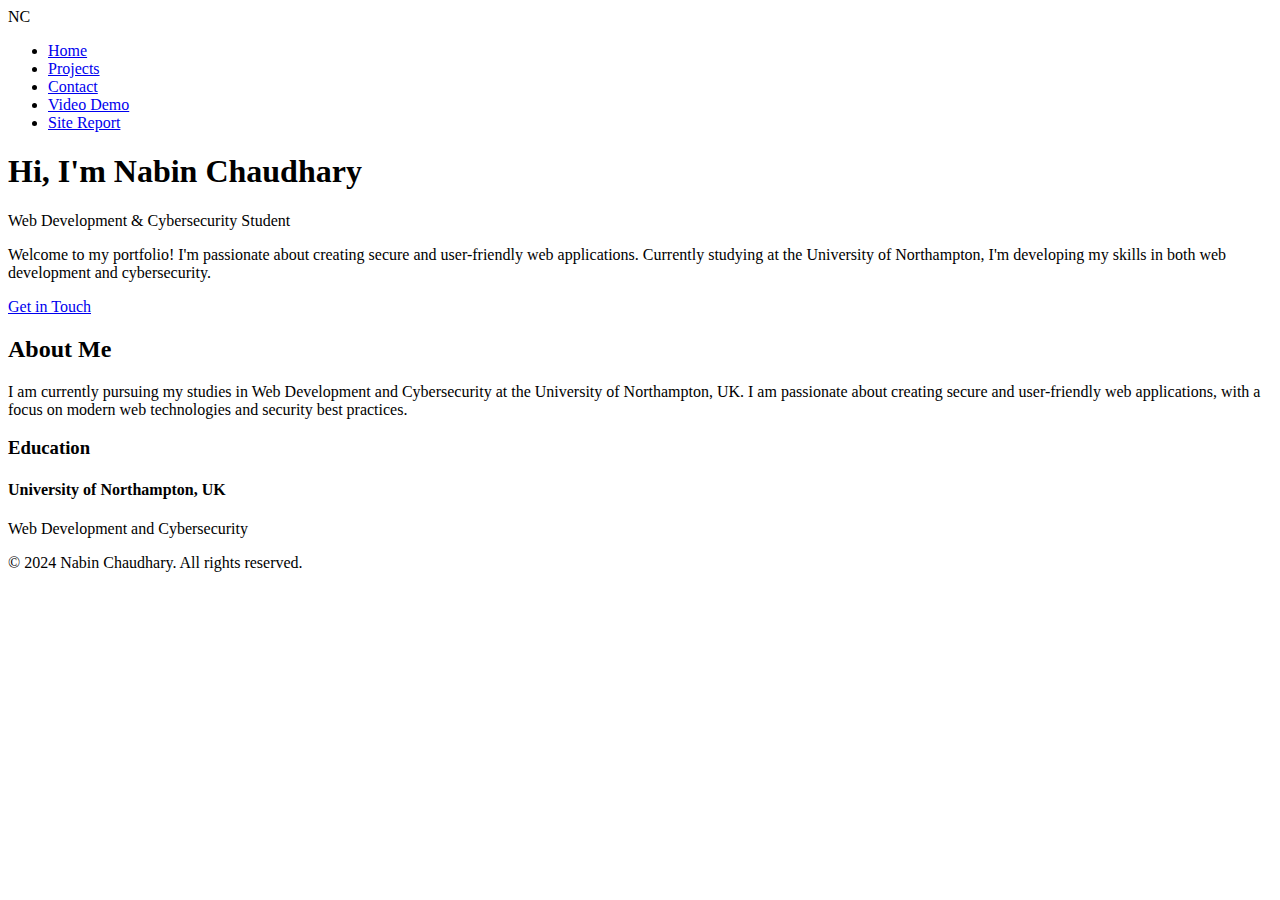
==== index.html @ bb3e073d "Add files via upload" ====
<!DOCTYPE html>
<html lang="en">
<head>
    <meta charset="UTF-8">
    <meta name="viewport" content="width=device-width, initial-scale=1.0">
    <title>Nabin Chaudhary - Portfolio</title>
    <link rel="stylesheet" href="styles.css">
    <link rel="stylesheet" href="https://cdnjs.cloudflare.com/ajax/libs/font-awesome/6.0.0/css/all.min.css">
</head>
<body>
    <nav>
        <div class="nav-content">
            <div class="logo">NC</div>
            <ul class="nav-links">
                <li><a href="index.html" class="active">Home</a></li>
                <li><a href="projects.html">Projects</a></li>
                <li><a href="contact.html">Contact</a></li>
                <li><a href="videoDemo.html">Video Demo</a></li>
                <li><a href="sitereport.html">Site Report</a></li>
            </ul>
        </div>
    </nav>

    <section id="home" class="hero">
        <div class="hero-content">
            <h1>Hi, I'm Nabin Chaudhary</h1>
            <p>Web Development & Cybersecurity Student</p>
            <div class="hero-bio">
                <p>Welcome to my portfolio! I'm passionate about creating secure and user-friendly web applications. Currently studying at the University of Northampton, I'm developing my skills in both web development and cybersecurity.</p>
            </div>
            <a href="contact.html" class="cta-button">Get in Touch</a>
        </div>
    </section>

    <section id="about" class="about">
        <h2>About Me</h2>
        <div class="about-content">
            <div class="about-text">
                <p>I am currently pursuing my studies in Web Development and Cybersecurity at the University of Northampton, UK. I am passionate about creating secure and user-friendly web applications, with a focus on modern web technologies and security best practices.</p>
                <div class="education">
                    <h3>Education</h3>
                    <div class="edu-item">
                        <h4>University of Northampton, UK</h4>
                        <p>Web Development and Cybersecurity</p>
                    </div>
                </div>
            </div>
        </div>
    </section>


    <footer>
        <p>&copy; 2024 Nabin Chaudhary. All rights reserved.</p>
    </footer>
</body>
</html>
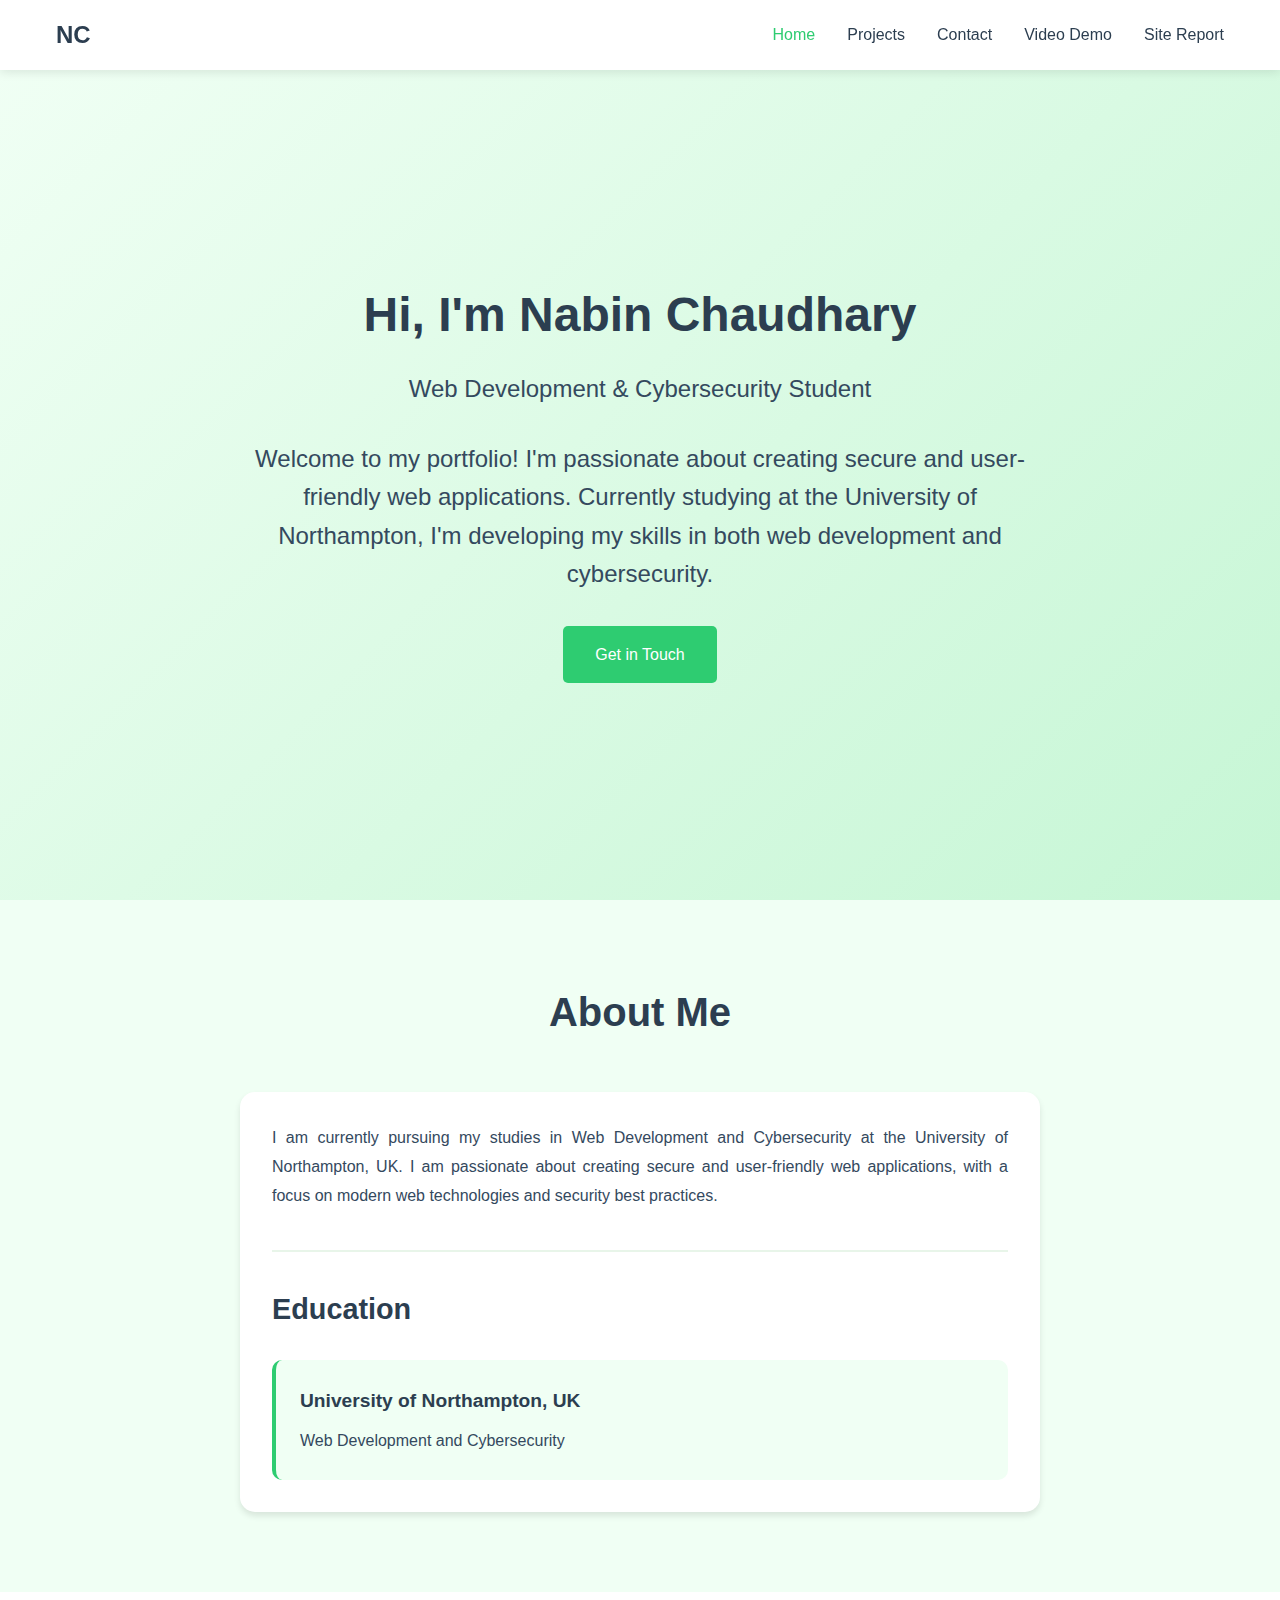
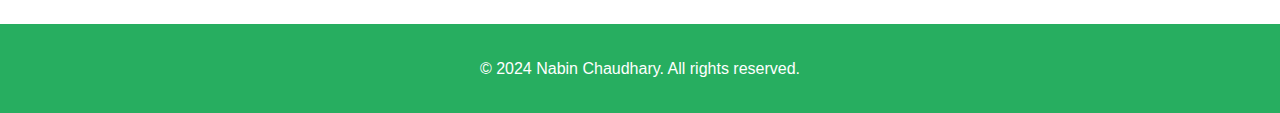
==== commit b91c5416: "added the setup files and updated the html files" ====
--- a/index.html
+++ b/index.html
@@ -1,56 +1,56 @@
-<!DOCTYPE html>
-<html lang="en">
-<head>
-    <meta charset="UTF-8">
-    <meta name="viewport" content="width=device-width, initial-scale=1.0">
-    <title>Nabin Chaudhary - Portfolio</title>
-    <link rel="stylesheet" href="styles.css">
-    <link rel="stylesheet" href="https://cdnjs.cloudflare.com/ajax/libs/font-awesome/6.0.0/css/all.min.css">
-</head>
-<body>
-    <nav>
-        <div class="nav-content">
-            <div class="logo">NC</div>
-            <ul class="nav-links">
-                <li><a href="index.html" class="active">Home</a></li>
-                <li><a href="projects.html">Projects</a></li>
-                <li><a href="contact.html">Contact</a></li>
-                <li><a href="videoDemo.html">Video Demo</a></li>
-                <li><a href="sitereport.html">Site Report</a></li>
-            </ul>
-        </div>
-    </nav>
-
-    <section id="home" class="hero">
-        <div class="hero-content">
-            <h1>Hi, I'm Nabin Chaudhary</h1>
-            <p>Web Development & Cybersecurity Student</p>
-            <div class="hero-bio">
-                <p>Welcome to my portfolio! I'm passionate about creating secure and user-friendly web applications. Currently studying at the University of Northampton, I'm developing my skills in both web development and cybersecurity.</p>
-            </div>
-            <a href="contact.html" class="cta-button">Get in Touch</a>
-        </div>
-    </section>
-
-    <section id="about" class="about">
-        <h2>About Me</h2>
-        <div class="about-content">
-            <div class="about-text">
-                <p>I am currently pursuing my studies in Web Development and Cybersecurity at the University of Northampton, UK. I am passionate about creating secure and user-friendly web applications, with a focus on modern web technologies and security best practices.</p>
-                <div class="education">
-                    <h3>Education</h3>
-                    <div class="edu-item">
-                        <h4>University of Northampton, UK</h4>
-                        <p>Web Development and Cybersecurity</p>
-                    </div>
-                </div>
-            </div>
-        </div>
-    </section>
-
-
-    <footer>
-        <p>&copy; 2024 Nabin Chaudhary. All rights reserved.</p>
-    </footer>
-</body>
-</html> +
+<!DOCTYPE html>
+<html lang="en">
+<head>
+    <meta charset="UTF-8">
+    <meta name="viewport" content="width=device-width, initial-scale=1.0">
+    <title>Nabin Chaudhary - Portfolio</title>
+    <link rel="stylesheet" href="styles.css">
+    <link rel="stylesheet" href="https://cdnjs.cloudflare.com/ajax/libs/font-awesome/6.0.0/css/all.min.css">
+</head>
+<body>
+    <nav>
+        <div class="nav-content">
+            <div class="logo">NC</div>
+            <ul class="nav-links">
+                <li><a href="index.html" class="active">Home</a></li>
+                <li><a href="projects.html">Projects</a></li>
+                <li><a href="contact.html">Contact</a></li>
+                <li><a href="videoDemo.html">Video Demo</a></li>
+                <li><a href="sitereport.html">Site Report</a></li>
+            </ul>
+        </div>
+    </nav>
+
+    <section id="home" class="hero">
+        <div class="hero-content">
+            <h1>Hi, I'm Nabin Chaudhary</h1>
+            <p>Web Development & Cybersecurity Student</p>
+            <div class="hero-bio">
+                <p>Welcome to my portfolio! I'm passionate about creating secure and user-friendly web applications. Currently studying at the University of Northampton, I'm developing my skills in both web development and cybersecurity.</p>
+            </div>
+            <a href="contact.html" class="cta-button">Get in Touch</a>
+        </div>
+    </section>
+
+    <section id="about" class="about">
+        <h2>About Me</h2>
+        <div class="about-content">
+            <div class="about-text">
+                <p>I am currently pursuing my studies in Web Development and Cybersecurity at the University of Northampton, UK. I am passionate about creating secure and user-friendly web applications, with a focus on modern web technologies and security best practices.</p>
+                <div class="education">
+                    <h3>Education</h3>
+                    <div class="edu-item">
+                        <h4>University of Northampton, UK</h4>
+                        <p>Web Development and Cybersecurity</p>
+                    </div>
+                </div>
+            </div>
+        </div>
+    </section>
+
+
+    <footer>
+        <p>&copy; 2024 Nabin Chaudhary. All rights reserved.</p>
+    </footer>
+</body>
--- a/styles.css
+++ b/styles.css
@@ -0,0 +1,544 @@
+/* Reset and Base Styles */
+* {
+    margin: 0;
+    padding: 0;
+    box-sizing: border-box;
+}
+
+body {
+    font-family: 'Segoe UI', Tahoma, Geneva, Verdana, sans-serif;
+    line-height: 1.6;
+    color: #333;
+    padding-top: 60px;
+}
+
+/* Navigation */
+nav {
+    position: fixed;
+    top: 0;
+    width: 100%;
+    background-color: #ffffff;
+    box-shadow: 0 2px 10px rgba(0, 0, 0, 0.1);
+    z-index: 1000;
+}
+
+.nav-content {
+    max-width: 1200px;
+    margin: 0 auto;
+    padding: 1rem;
+    display: flex;
+    justify-content: space-between;
+    align-items: center;
+}
+
+.logo {
+    font-size: 1.5rem;
+    font-weight: bold;
+    color: #2c3e50;
+}
+
+.nav-links {
+    display: flex;
+    list-style: none;
+    gap: 2rem;
+}
+
+.nav-links a {
+    text-decoration: none;
+    color: #2c3e50;
+    font-weight: 500;
+    transition: color 0.3s;
+}
+
+.nav-links a:hover, .nav-links a.active {
+    color: #2ecc71;
+}
+
+/* Hero Section */
+.hero {
+    min-height: calc(100vh - 60px);
+    display: flex;
+    align-items: center;
+    justify-content: center;
+    background: linear-gradient(135deg, #f0fff4 0%, #c6f6d5 100%);
+    text-align: center;
+    padding: 2rem 1rem;
+}
+
+.hero-content {
+    max-width: 800px;
+}
+
+.hero-content h1 {
+    font-size: 3rem;
+    margin-bottom: 1rem;
+    color: #2c3e50;
+}
+
+.hero-content p {
+    font-size: 1.5rem;
+    margin-bottom: 2rem;
+    color: #34495e;
+}
+
+.hero-bio {
+    margin: 2rem 0;
+    font-size: 1.1rem;
+    color: #34495e;
+}
+
+.cta-button {
+    display: inline-block;
+    padding: 1rem 2rem;
+    background-color: #2ecc71;
+    color: white;
+    text-decoration: none;
+    border-radius: 5px;
+    transition: background-color 0.3s;
+}
+
+.cta-button:hover {
+    background-color: #27ae60;
+}
+
+/* About Section */
+.about {
+    padding: 5rem 1rem;
+    background-color: #f0fff4;
+}
+
+.about h2 {
+    text-align: center;
+    color: #2c3e50;
+    margin-bottom: 3rem;
+    font-size: 2.5rem;
+}
+
+.about-content {
+    max-width: 800px;
+    margin: 0 auto;
+    background: white;
+    padding: 2rem;
+    border-radius: 15px;
+    box-shadow: 0 4px 6px rgba(0, 0, 0, 0.1);
+}
+
+.about-text {
+    text-align: justify;
+    color: #34495e;
+    line-height: 1.8;
+}
+
+.education {
+    margin-top: 2.5rem;
+    padding-top: 2rem;
+    border-top: 2px solid #e8f5e9;
+}
+
+.education h3 {
+    color: #2c3e50;
+    margin-bottom: 1.5rem;
+    font-size: 1.8rem;
+}
+
+.edu-item {
+    background: #f0fff4;
+    padding: 1.5rem;
+    border-radius: 10px;
+    margin-top: 1rem;
+    border-left: 4px solid #2ecc71;
+}
+
+.edu-item h4 {
+    color: #2c3e50;
+    margin-bottom: 0.5rem;
+    font-size: 1.2rem;
+}
+
+.edu-item p {
+    color: #34495e;
+}
+
+.edu-item ul {
+    list-style: none;
+    margin-top: 1rem;
+    padding-left: 0;
+}
+
+.edu-item li {
+    margin-bottom: 0.5rem;
+    padding-left: 1.5rem;
+    position: relative;
+    color: #34495e;
+}
+
+.edu-item li::before {
+    content: "•";
+    position: absolute;
+    left: 0;
+    color: #2ecc71;
+    font-weight: bold;
+}
+
+/* Projects Page */
+.projects-page {
+    padding: 4rem 1rem;
+    background-color: #f0fff4;
+}
+
+.projects-page h1 {
+    text-align: center;
+    color: #2c3e50;
+    margin-bottom: 3rem;
+}
+
+.projects-masonry {
+    display: grid;
+    grid-template-columns: repeat(auto-fit, minmax(300px, 1fr));
+    gap: 2rem;
+    max-width: 1200px;
+    margin: 0 auto;
+}
+
+.project-item {
+    background: white;
+    border-radius: 10px;
+    overflow: hidden;
+    box-shadow: 0 4px 6px rgba(0, 0, 0, 0.1);
+    transition: transform 0.3s;
+    border: 1px solid #e8f5e9;
+}
+
+.project-item.large {
+    grid-column: span 2;
+}
+
+.project-item img {
+    width: 100%;
+    height: auto;
+    object-fit: cover;
+}
+
+.project-info {
+    padding: 1.5rem;
+}
+
+.project-info h3 {
+    color: #2c3e50;
+    margin-bottom: 1rem;
+}
+
+.project-tech {
+    margin-top: 1rem;
+    display: flex;
+    gap: 0.5rem;
+    flex-wrap: wrap;
+}
+
+.project-tech span {
+    background: #f0fff4;
+    padding: 0.3rem 0.8rem;
+    border-radius: 15px;
+    font-size: 0.9rem;
+    color: #2c3e50;
+}
+
+.project-buttons {
+    display: flex;
+    gap: 1rem;
+    margin-top: 1.5rem;
+}
+
+.project-btn {
+    padding: 0.8rem 1.5rem;
+    border-radius: 5px;
+    text-decoration: none;
+    font-weight: 500;
+    transition: all 0.3s;
+}
+
+.view-code-btn {
+    background-color: #2ecc71;
+    color: white;
+}
+
+.view-code-btn:hover {
+    background-color: #27ae60;
+}
+
+.youtube-btn {
+    display: inline-flex;
+    align-items: center;
+    gap: 0.5rem;
+    background-color: #2ecc71;
+    color: white;
+    padding: 1rem 2rem;
+    border-radius: 5px;
+    text-decoration: none;
+    transition: background-color 0.3s;
+    margin-top: 2rem;
+}
+
+.youtube-btn i {
+    font-size: 1.2rem;
+}
+
+.youtube-btn:hover {
+    background-color: #27ae60;
+}
+
+.project-item:hover {
+    transform: translateY(-5px);
+    box-shadow: 0 8px 15px rgba(46, 204, 113, 0.2);
+}
+
+/* Contact Page */
+.contact-page {
+    padding: 4rem 1rem;
+    background-color: #f0fff4;
+}
+
+.contact-page h1 {
+    text-align: center;
+    color: #2c3e50;
+    margin-bottom: 3rem;
+}
+
+.contact-container {
+    display: grid;
+    grid-template-columns: repeat(auto-fit, minmax(300px, 1fr));
+    gap: 3rem;
+    max-width: 1200px;
+    margin: 0 auto;
+}
+
+.contact-info h2, .contact-form h2 {
+    color: #2c3e50;
+    margin-bottom: 2rem;
+}
+
+.contact-details {
+    display: flex;
+    flex-direction: column;
+    gap: 1.5rem;
+}
+
+.contact-item {
+    display: flex;
+    align-items: center;
+    gap: 1rem;
+}
+
+.contact-item i {
+    font-size: 1.5rem;
+    color: #2ecc71;
+}
+
+.form-group {
+    margin-bottom: 1.5rem;
+}
+
+.form-group label {
+    display: block;
+    margin-bottom: 0.5rem;
+    color: #2c3e50;
+}
+
+.form-group input,
+.form-group textarea {
+    width: 100%;
+    padding: 0.8rem;
+    border: 1px solid #ddd;
+    border-radius: 5px;
+    font-family: inherit;
+}
+
+.submit-btn {
+    background-color: #2ecc71;
+    color: white;
+    padding: 1rem 2rem;
+    border: none;
+    border-radius: 5px;
+    cursor: pointer;
+    transition: background-color 0.3s;
+}
+
+.submit-btn:hover {
+    background-color: #27ae60;
+}
+
+/* Video Demo Page */
+.video-demo {
+    padding: 4rem 1rem;
+    background-color: #f0fff4;
+}
+
+.video-demo h1 {
+    text-align: center;
+    color: #2c3e50;
+    margin-bottom: 3rem;
+}
+
+.video-container {
+    max-width: 1000px;
+    margin: 0 auto;
+}
+
+.video-container iframe {
+    width: 100%;
+    aspect-ratio: 16/9;
+    border: none;
+    border-radius: 10px;
+    margin-bottom: 2rem;
+}
+
+.video-description {
+    background: white;
+    padding: 2rem;
+    border-radius: 10px;
+    box-shadow: 0 2px 10px rgba(0, 0, 0, 0.1);
+    border: 1px solid #e8f5e9;
+}
+
+.video-description h2 {
+    color: #2c3e50;
+    margin-bottom: 1rem;
+}
+
+.video-description ul {
+    margin-top: 1rem;
+    padding-left: 1.5rem;
+}
+
+/* Site Report Page */
+.site-report {
+    padding: 4rem 1rem;
+    max-width: 1000px;
+    margin: 0 auto;
+    background-color: #f0fff4;
+}
+
+.site-report h1 {
+    text-align: center;
+    color: #2c3e50;
+    margin-bottom: 3rem;
+}
+
+.report-section {
+    background: white;
+    padding: 2rem;
+    border-radius: 10px;
+    box-shadow: 0 2px 10px rgba(0, 0, 0, 0.1);
+    margin-bottom: 2rem;
+    border: 1px solid #e8f5e9;
+}
+
+.report-section h2 {
+    color: #2c3e50;
+    margin-bottom: 1.5rem;
+}
+
+.report-section h3 {
+    color: #34495e;
+    margin: 1.5rem 0 1rem;
+}
+
+.validation-screenshots {
+    display: grid;
+    grid-template-columns: repeat(auto-fit, minmax(250px, 1fr));
+    gap: 2rem;
+    margin-top: 1.5rem;
+}
+
+.validation-screenshots figure {
+    text-align: center;
+}
+
+.validation-screenshots img {
+    max-width: 100%;
+    border: 1px solid #ddd;
+    border-radius: 5px;
+}
+
+.validation-screenshots figcaption {
+    margin-top: 0.5rem;
+    color: #666;
+}
+
+.reference-list {
+    list-style: none;
+    padding-left: 0;
+}
+
+.reference-list li {
+    margin-bottom: 0.5rem;
+    padding-left: 1.5rem;
+    position: relative;
+}
+
+.reference-list li::before {
+    content: "•";
+    position: absolute;
+    left: 0;
+    color: #3498db;
+}
+
+/* Footer */
+footer {
+    text-align: center;
+    padding: 2rem;
+    background-color: #27ae60;
+    color: white;
+    margin-top: 2rem;
+}
+
+/* Responsive Design */
+@media (max-width: 768px) {
+    .nav-content {
+        flex-direction: column;
+        gap: 1rem;
+    }
+    nav{
+        position: relative;
+    }
+
+    .nav-links {
+        flex-direction: column;
+        text-align: center;
+        gap: 1rem;
+    }
+
+    .hero-content h1 {
+        font-size: 2rem;
+    }
+
+    .hero-content p {
+        font-size: 1.2rem;
+    }
+
+    .project-item.large {
+        grid-column: span 1;
+    }
+
+    .contact-container {
+        grid-template-columns: 1fr;
+    }
+}
+
+@media (max-width: 480px) {
+    .hero-content h1 {
+        font-size: 1.8rem;
+    }
+
+    .hero-content p {
+        font-size: 1rem;
+    }
+
+    .about, .projects, .contact {
+        padding: 3rem 1rem;
+    }
+
+    .validation-screenshots {
+        grid-template-columns: 1fr;
+    }
+} 